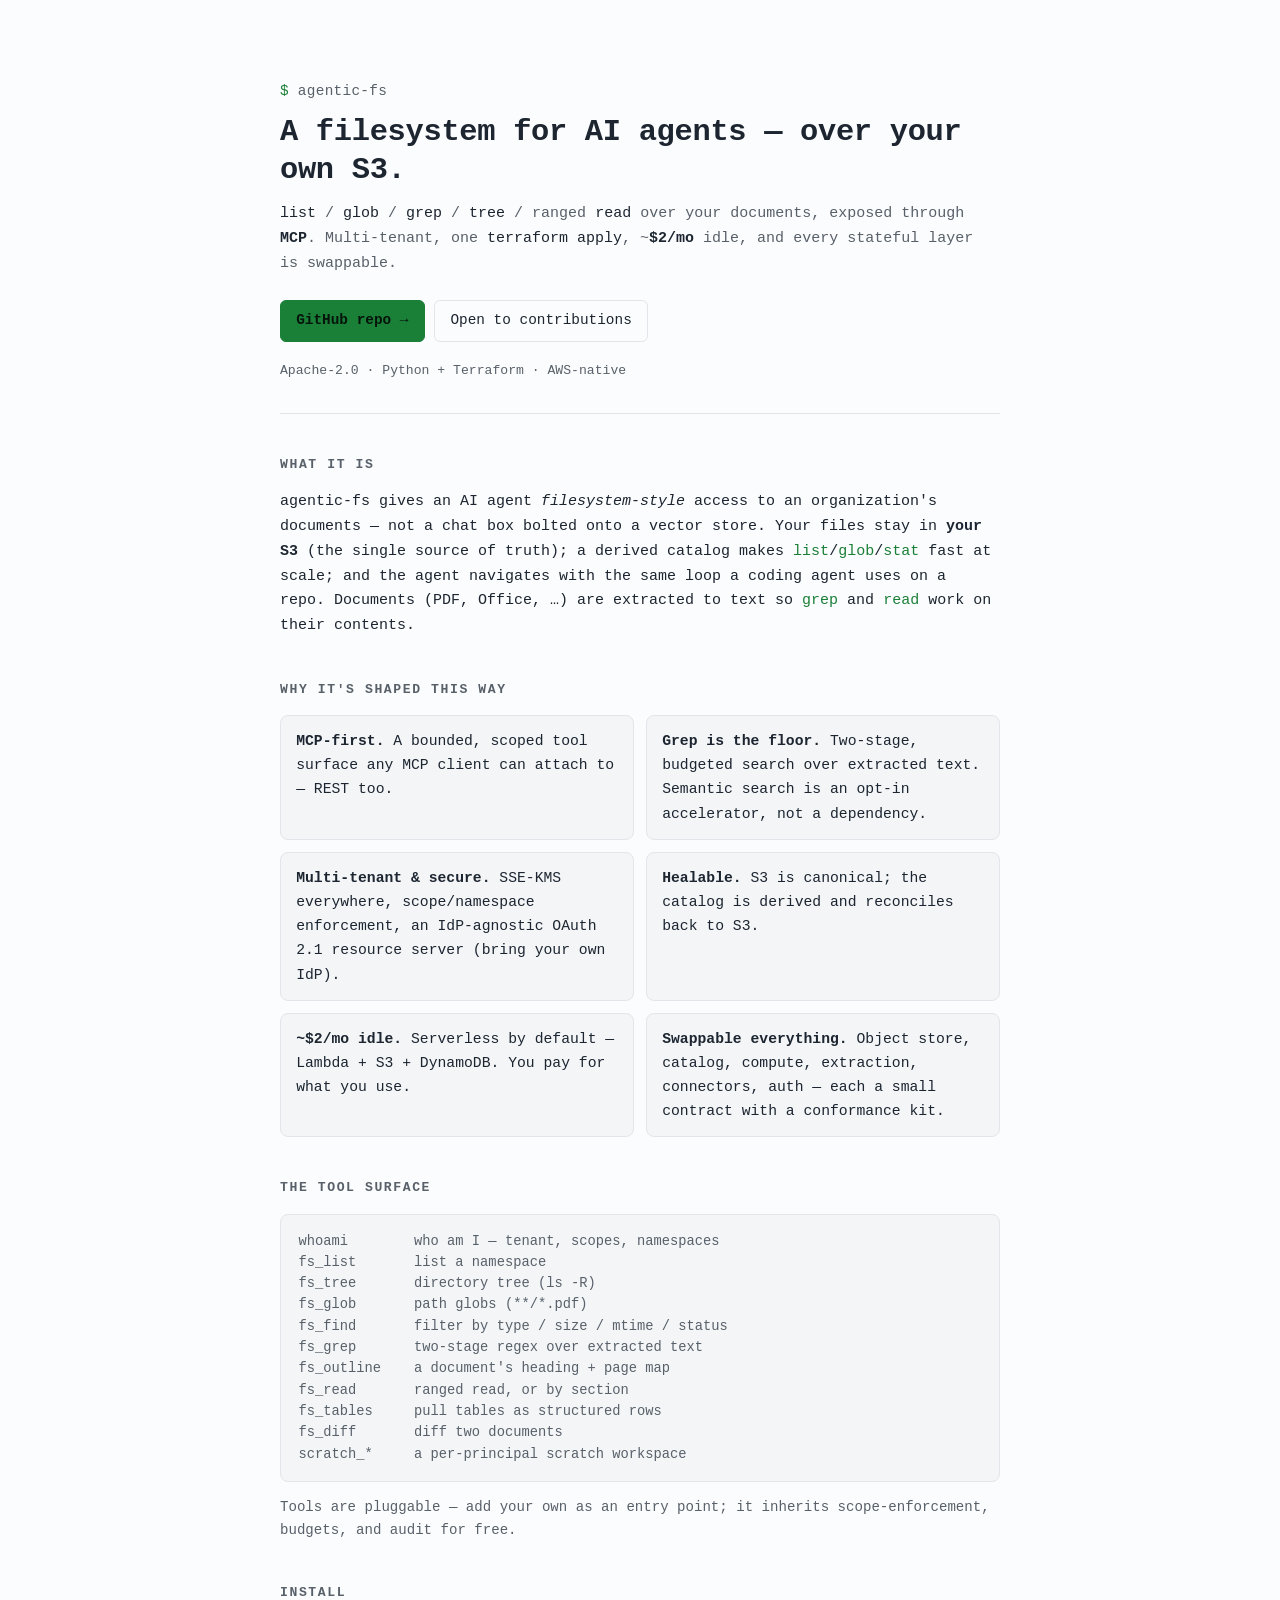
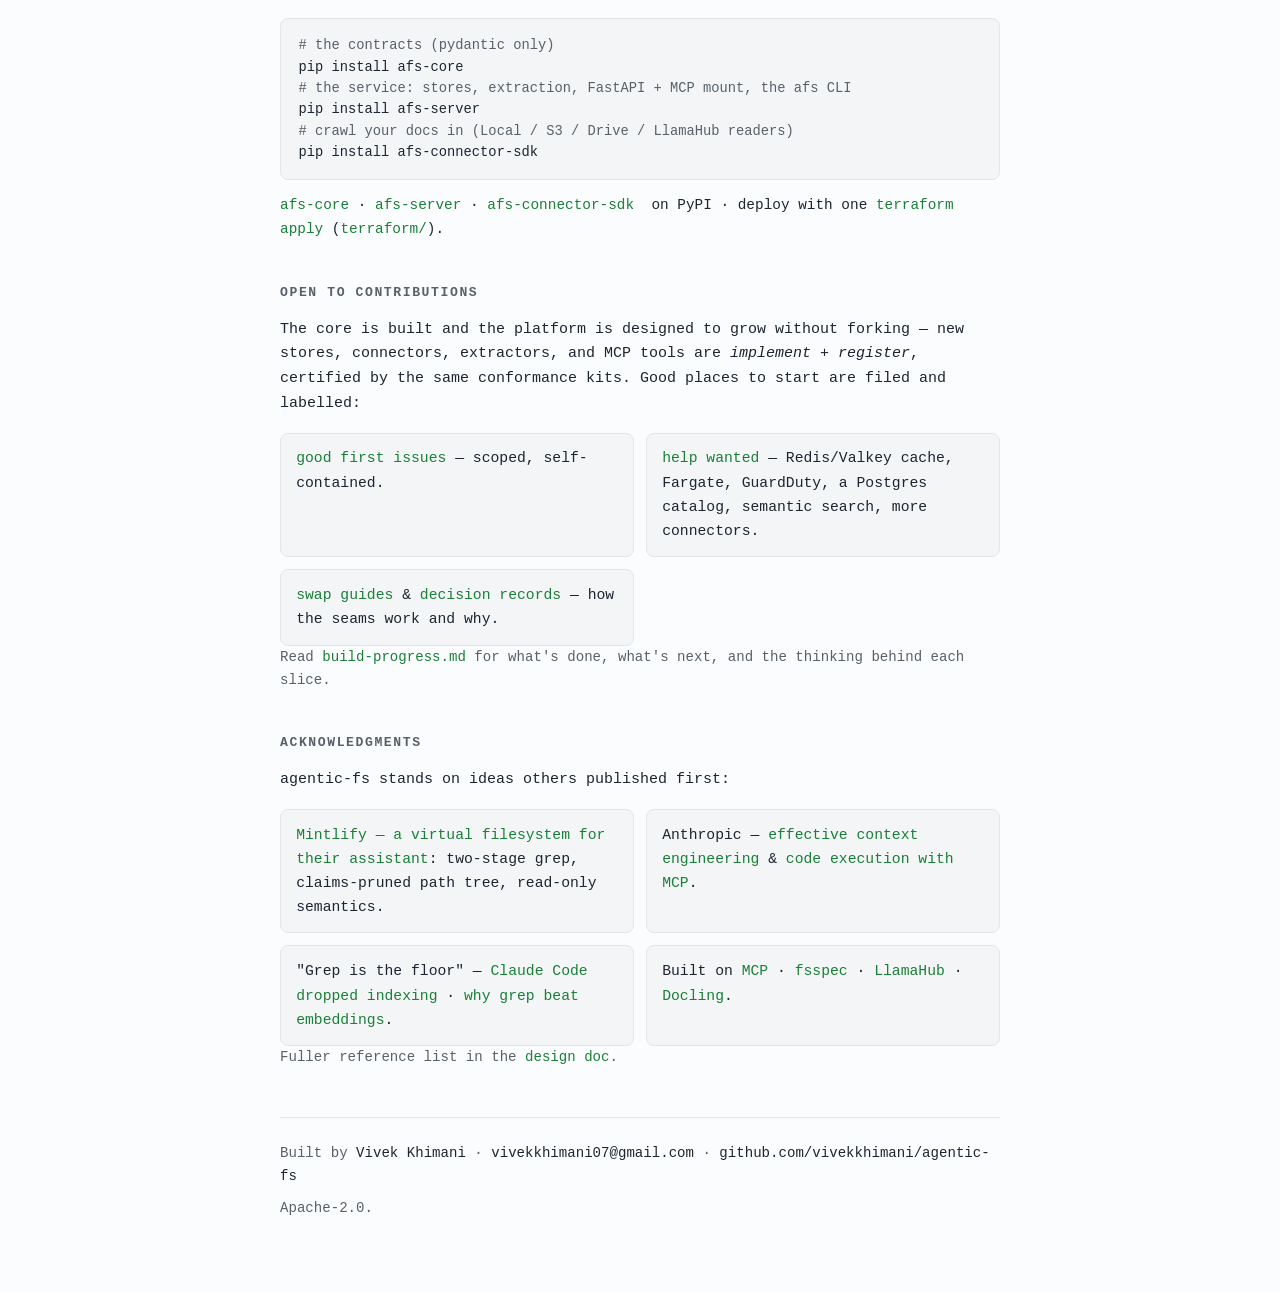
==== marketing/site/index.html @ e95bc92a "feat(marketing): agenticfs.xyz landing page (zero-build static) A minimal, dev-indie one-page landin" ====
<!doctype html>
<html lang="en">
  <head>
    <meta charset="utf-8" />
    <meta name="viewport" content="width=device-width, initial-scale=1" />
    <title>agentic-fs — a filesystem for AI agents, over your own S3</title>
    <meta
      name="description"
      content="Filesystem-style access to your documents for AI agents — list / glob / grep / read over your own S3, via MCP. Multi-tenant, one terraform apply, ~$2/mo idle, every layer swappable. Apache-2.0."
    />
    <meta property="og:title" content="agentic-fs" />
    <meta
      property="og:description"
      content="A filesystem for AI agents, over your own S3. MCP-first, multi-tenant, swappable, ~$2/mo idle. Open source (Apache-2.0)."
    />
    <meta property="og:type" content="website" />
    <meta property="og:url" content="https://agenticfs.xyz" />
    <link
      rel="icon"
      href="data:image/svg+xml,&lt;svg xmlns='http://www.w3.org/2000/svg' viewBox='0 0 16 16'&gt;&lt;text y='14' font-size='14'&gt;%F0%9F%97%82%EF%B8%8F&lt;/text&gt;&lt;/svg&gt;"
    />
    <link rel="stylesheet" href="styles.css" />
  </head>
  <body>
    <main>
      <header class="hero">
        <div class="prompt"><span class="sigil">$</span> agentic-fs</div>
        <h1>A filesystem for AI agents — over your own S3.</h1>
        <p class="tagline">
          <code>list</code> / <code>glob</code> / <code>grep</code> /
          <code>tree</code> / ranged <code>read</code> over your documents,
          exposed through <strong>MCP</strong>. Multi-tenant, one
          <code>terraform apply</code>, ~<strong>$2/mo</strong> idle, and every
          stateful layer is swappable.
        </p>
        <div class="cta">
          <a class="btn primary" href="https://github.com/vivekkhimani/agentic-fs">GitHub repo →</a>
          <a class="btn" href="#contribute">Open to contributions</a>
        </div>
        <p class="meta">Apache-2.0 · Python + Terraform · AWS-native</p>
      </header>

      <section>
        <h2>What it is</h2>
        <p>
          agentic-fs gives an AI agent <em>filesystem-style</em> access to an
          organization's documents — not a chat box bolted onto a vector store.
          Your files stay in <strong>your S3</strong> (the single source of
          truth); a derived catalog makes <code>list</code>/<code>glob</code>/<code>stat</code>
          fast at scale; and the agent navigates with the same loop a coding
          agent uses on a repo. Documents (PDF, Office, …) are extracted to text
          so <code>grep</code> and <code>read</code> work on their contents.
        </p>
      </section>

      <section>
        <h2>Why it's shaped this way</h2>
        <ul class="grid">
          <li><strong>MCP-first.</strong> A bounded, scoped tool surface any MCP client can attach to — REST too.</li>
          <li><strong>Grep is the floor.</strong> Two-stage, budgeted search over extracted text. Semantic search is an opt-in accelerator, not a dependency.</li>
          <li><strong>Multi-tenant &amp; secure.</strong> SSE-KMS everywhere, scope/namespace enforcement, an IdP-agnostic OAuth 2.1 resource server (bring your own IdP).</li>
          <li><strong>Healable.</strong> S3 is canonical; the catalog is derived and reconciles back to S3.</li>
          <li><strong>~$2/mo idle.</strong> Serverless by default — Lambda + S3 + DynamoDB. You pay for what you use.</li>
          <li><strong>Swappable everything.</strong> Object store, catalog, compute, extraction, connectors, auth — each a small contract with a conformance kit.</li>
        </ul>
      </section>

      <section>
        <h2>The tool surface</h2>
        <pre class="tools">
whoami        who am I — tenant, scopes, namespaces
fs_list       list a namespace
fs_tree       directory tree (ls -R)
fs_glob       path globs (**/*.pdf)
fs_find       filter by type / size / mtime / status
fs_grep       two-stage regex over extracted text
fs_outline    a document's heading + page map
fs_read       ranged read, or by section
fs_tables     pull tables as structured rows
fs_diff       diff two documents
scratch_*     a per-principal scratch workspace</pre>
        <p class="muted">Tools are pluggable — add your own as an entry point; it inherits scope-enforcement, budgets, and audit for free.</p>
      </section>

      <section>
        <h2>Install</h2>
        <pre class="install"><span class="c"># the contracts (pydantic only)</span>
pip install afs-core
<span class="c"># the service: stores, extraction, FastAPI + MCP mount, the afs CLI</span>
pip install afs-server
<span class="c"># crawl your docs in (Local / S3 / Drive / LlamaHub readers)</span>
pip install afs-connector-sdk</pre>
        <p class="links">
          <a href="https://pypi.org/project/afs-core/">afs-core</a> ·
          <a href="https://pypi.org/project/afs-server/">afs-server</a> ·
          <a href="https://pypi.org/project/afs-connector-sdk/">afs-connector-sdk</a>
          &nbsp;on PyPI · deploy with one <code>terraform apply</code>
          (<a href="https://github.com/vivekkhimani/agentic-fs/tree/master/terraform">terraform/</a>).
        </p>
      </section>

      <section id="contribute">
        <h2>Open to contributions</h2>
        <p>
          The core is built and the platform is designed to grow without forking —
          new stores, connectors, extractors, and MCP tools are
          <em>implement + register</em>, certified by the same conformance kits.
          Good places to start are filed and labelled:
        </p>
        <ul class="grid">
          <li><a href="https://github.com/vivekkhimani/agentic-fs/issues?q=is%3Aissue+is%3Aopen+label%3A%22good+first+issue%22">good first issues</a> — scoped, self-contained.</li>
          <li><a href="https://github.com/vivekkhimani/agentic-fs/issues?q=is%3Aissue+is%3Aopen+label%3A%22help+wanted%22">help wanted</a> — Redis/Valkey cache, Fargate, GuardDuty, a Postgres catalog, semantic search, more connectors.</li>
          <li><a href="https://github.com/vivekkhimani/agentic-fs/tree/master/docs/swap-guides">swap guides</a> &amp; <a href="https://github.com/vivekkhimani/agentic-fs/tree/master/docs/decisions">decision records</a> — how the seams work and why.</li>
        </ul>
        <p class="muted">Read <a href="https://github.com/vivekkhimani/agentic-fs/blob/master/docs/build-progress.md">build-progress.md</a> for what's done, what's next, and the thinking behind each slice.</p>
      </section>

      <section id="credits">
        <h2>Acknowledgments</h2>
        <p>agentic-fs stands on ideas others published first:</p>
        <ul class="grid">
          <li><a href="https://www.mintlify.com/blog/how-we-built-a-virtual-filesystem-for-our-assistant">Mintlify — a virtual filesystem for their assistant</a>: two-stage grep, claims-pruned path tree, read-only semantics.</li>
          <li>Anthropic — <a href="https://www.anthropic.com/engineering/effective-context-engineering-for-ai-agents">effective context engineering</a> &amp; <a href="https://www.anthropic.com/engineering/code-execution-with-mcp">code execution with MCP</a>.</li>
          <li>"Grep is the floor" — <a href="https://vadim.blog/claude-code-no-indexing/">Claude Code dropped indexing</a> · <a href="https://jxnl.co/writing/2025/09/11/why-grep-beat-embeddings-in-our-swe-bench-agent-lessons-from-augment/">why grep beat embeddings</a>.</li>
          <li>Built on <a href="https://modelcontextprotocol.io">MCP</a> · <a href="https://filesystem-spec.readthedocs.io">fsspec</a> · <a href="https://llamahub.ai/">LlamaHub</a> · <a href="https://github.com/DS4SD/docling">Docling</a>.</li>
        </ul>
        <p class="muted">Fuller reference list in the <a href="https://github.com/vivekkhimani/agentic-fs/blob/master/docs/agentic-fs-oss-plan.md#references">design doc</a>.</p>
      </section>

      <footer>
        <p>
          Built by <a href="https://vivekkhimani.github.io">Vivek Khimani</a> ·
          <a href="mailto:vivekkhimani07@gmail.com">vivekkhimani07@gmail.com</a> ·
          <a href="https://github.com/vivekkhimani/agentic-fs">github.com/vivekkhimani/agentic-fs</a>
        </p>
        <p class="muted">Apache-2.0.</p>
      </footer>
    </main>
  </body>
</html>
---- marketing/site/styles.css ----
/* agentic-fs — minimal dev-indie marketing page. No build, no JS. */
:root {
  --bg: #0d1117;
  --panel: #11161d;
  --fg: #d7dee6;
  --muted: #8b949e;
  --accent: #5ad17a;
  --accent-dim: #2ea043;
  --line: #222a33;
  --mono: ui-monospace, SFMono-Regular, "SF Mono", Menlo, Consolas, monospace;
}
@media (prefers-color-scheme: light) {
  :root {
    --bg: #fbfcfd; --panel: #f3f5f7; --fg: #1c2530;
    --muted: #586069; --line: #e2e6ea; --accent: #1a7f37; --accent-dim: #1a7f37;
  }
}
* { box-sizing: border-box; }
html { -webkit-text-size-adjust: 100%; }
body {
  margin: 0;
  background: var(--bg);
  color: var(--fg);
  font-family: var(--mono);
  font-size: 15px;
  line-height: 1.65;
}
main { max-width: 760px; margin: 0 auto; padding: 5rem 1.25rem 4rem; }
a { color: var(--accent); text-decoration: none; }
a:hover { text-decoration: underline; }
code { color: var(--accent); }
strong { color: var(--fg); font-weight: 600; }
em { color: var(--fg); font-style: italic; }

.hero { border-bottom: 1px solid var(--line); padding-bottom: 2rem; margin-bottom: 2.5rem; }
.prompt { color: var(--muted); font-size: 0.9rem; letter-spacing: 0.02em; }
.prompt .sigil { color: var(--accent); }
h1 { font-size: 1.9rem; line-height: 1.25; margin: 0.6rem 0 0.8rem; letter-spacing: -0.01em; }
.tagline { color: var(--muted); margin: 0 0 1.5rem; }
.tagline strong, .tagline code { color: var(--fg); }
.cta { display: flex; gap: 0.6rem; flex-wrap: wrap; }
.btn {
  display: inline-block; padding: 0.5rem 0.95rem; border: 1px solid var(--line);
  border-radius: 6px; color: var(--fg); font-size: 0.9rem;
}
.btn:hover { border-color: var(--accent-dim); text-decoration: none; }
.btn.primary { background: var(--accent-dim); border-color: var(--accent-dim); color: #06150c; font-weight: 600; }
.btn.primary:hover { background: var(--accent); }
.meta { color: var(--muted); font-size: 0.82rem; margin: 1.1rem 0 0; }

section { margin: 2.5rem 0; }
h2 {
  font-size: 0.82rem; text-transform: uppercase; letter-spacing: 0.12em;
  color: var(--muted); margin: 0 0 0.9rem; font-weight: 600;
}
p { margin: 0 0 1rem; }

ul.grid { list-style: none; padding: 0; margin: 0; display: grid; gap: 0.75rem; }
@media (min-width: 620px) { ul.grid { grid-template-columns: 1fr 1fr; } }
ul.grid li {
  background: var(--panel); border: 1px solid var(--line); border-radius: 8px;
  padding: 0.8rem 0.95rem; font-size: 0.92rem;
}

pre {
  background: var(--panel); border: 1px solid var(--line); border-radius: 8px;
  padding: 1rem 1.1rem; overflow-x: auto; font-size: 0.86rem; line-height: 1.55;
}
pre.tools { color: var(--muted); }
pre.install .c { color: var(--muted); }
.muted { color: var(--muted); font-size: 0.88rem; }
.links { font-size: 0.9rem; }

footer { border-top: 1px solid var(--line); margin-top: 3rem; padding-top: 1.5rem; }
footer p { margin: 0 0 0.5rem; font-size: 0.88rem; color: var(--muted); }
footer a { color: var(--fg); }
footer a:hover { color: var(--accent); }
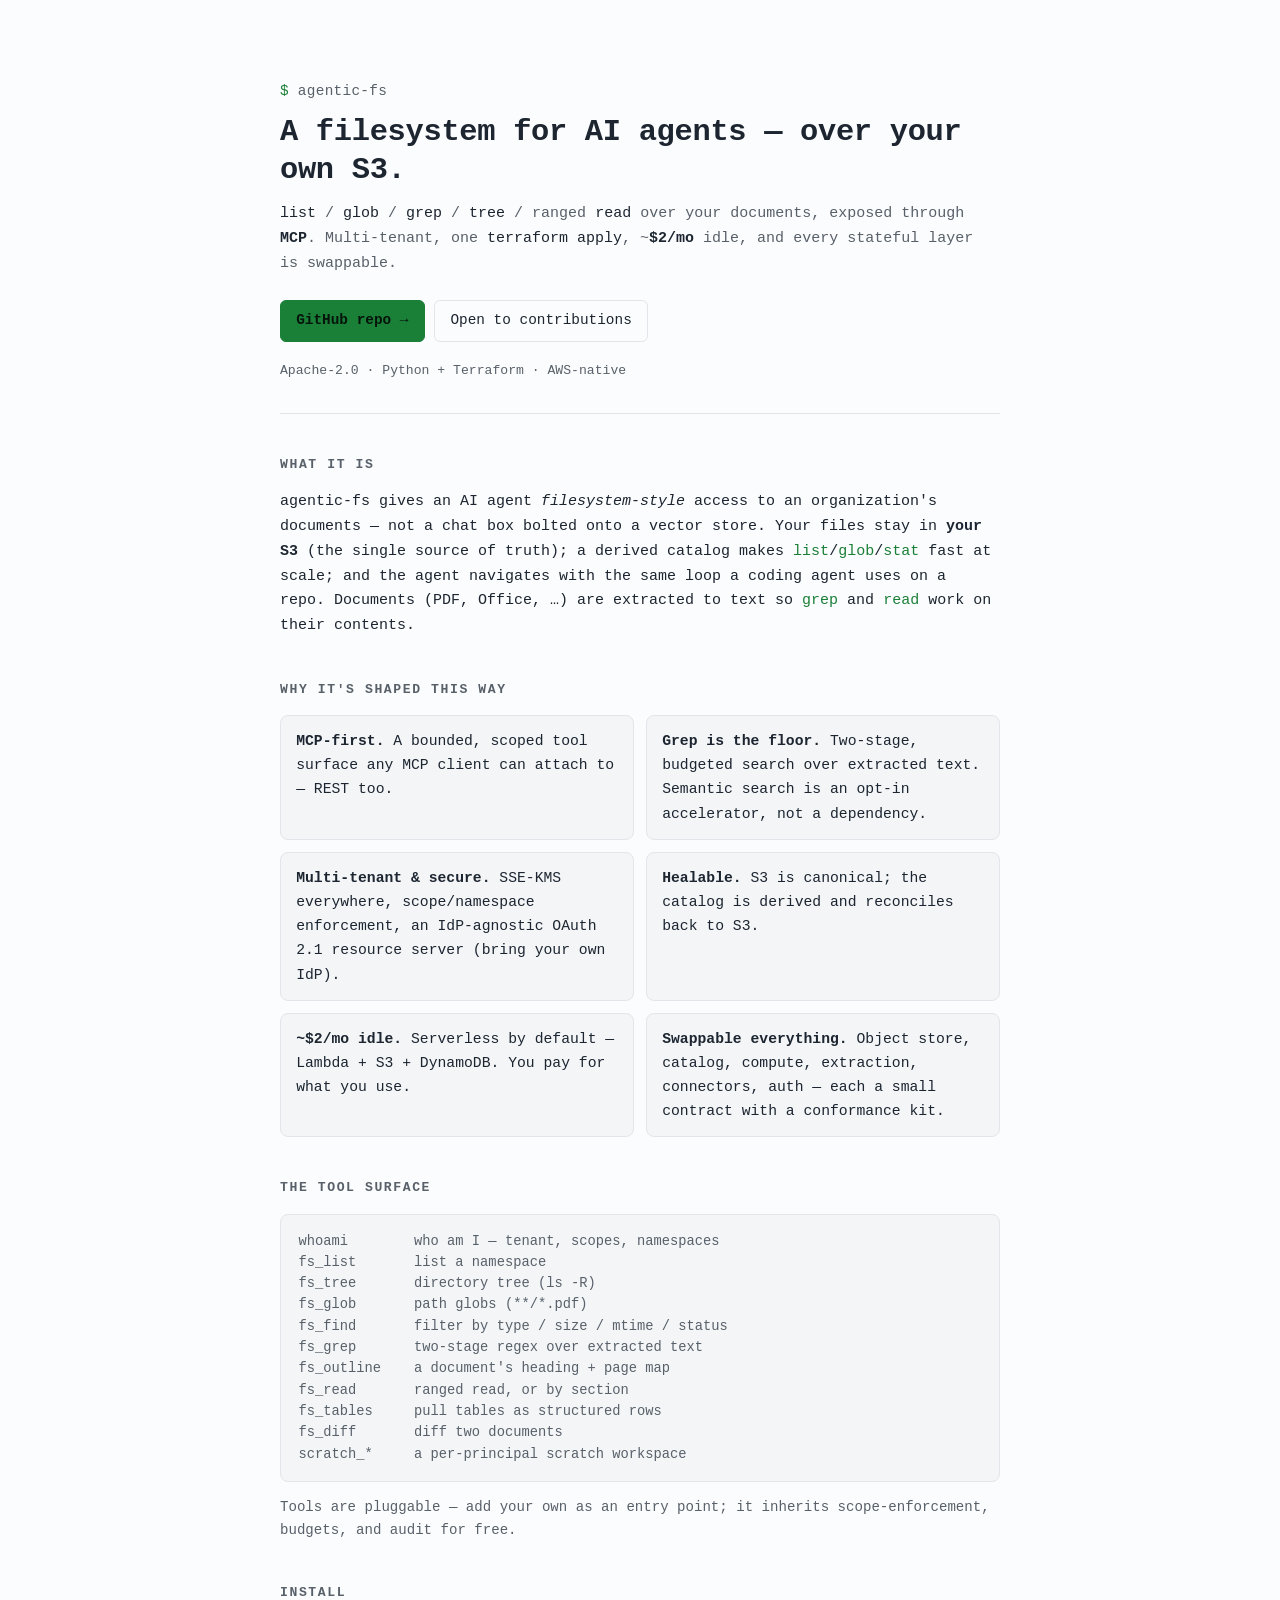
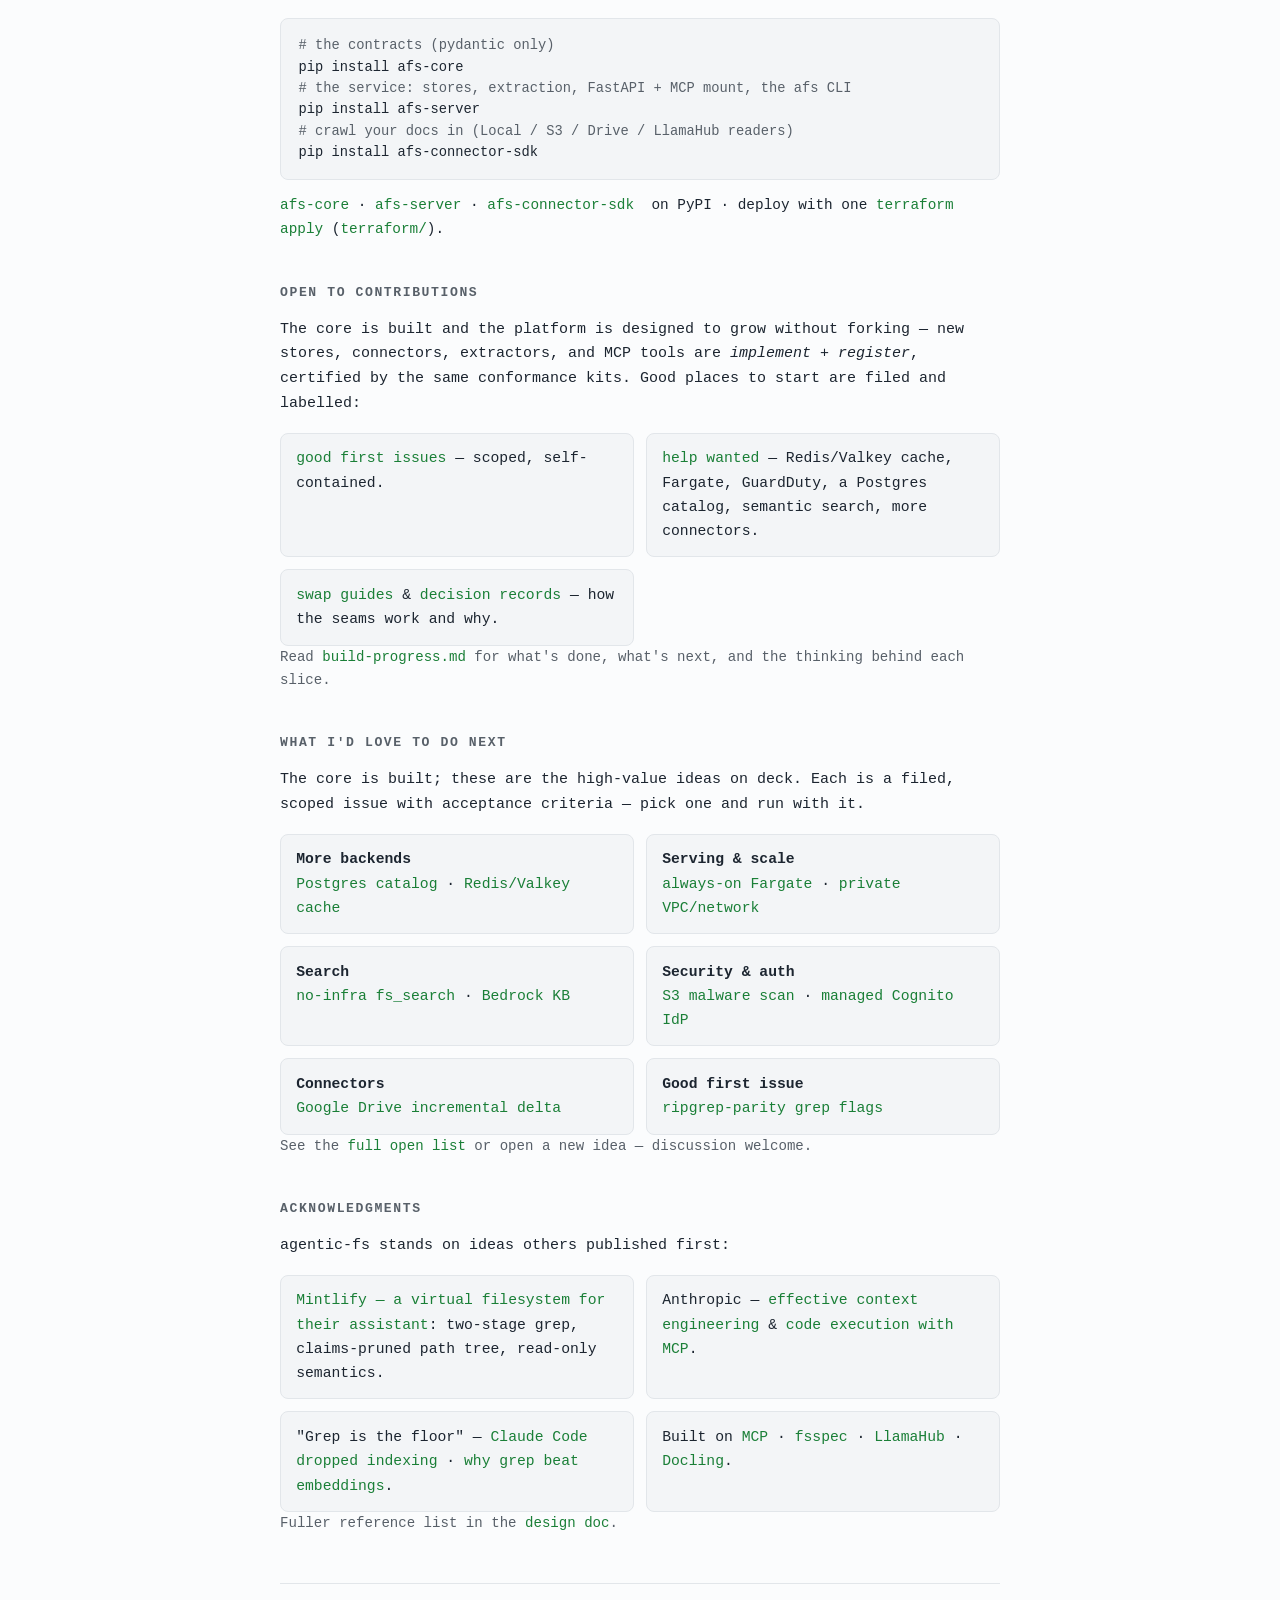
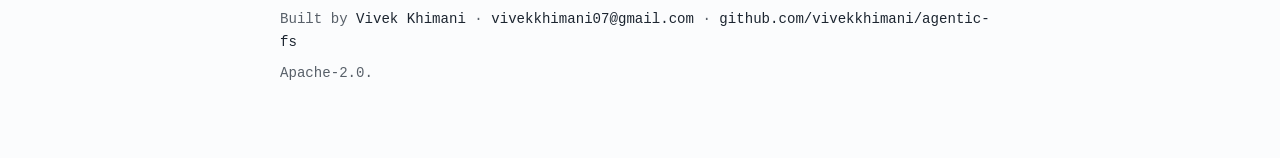
==== commit 24cad9d0: "feat(marketing): add a grouped 'what's next' roadmap section A minimal, scannable Roadmap section gr" ====
--- a/marketing/site/index.html
+++ b/marketing/site/index.html
@@ -115,6 +115,48 @@
         <p class="muted">Read <a href="https://github.com/vivekkhimani/agentic-fs/blob/master/docs/build-progress.md">build-progress.md</a> for what's done, what's next, and the thinking behind each slice.</p>
       </section>
 
+      <section id="roadmap">
+        <h2>What I'd love to do next</h2>
+        <p>
+          The core is built; these are the high-value ideas on deck. Each is a
+          filed, scoped issue with acceptance criteria — pick one and run with it.
+        </p>
+        <ul class="grid">
+          <li>
+            <strong>More backends</strong><br />
+            <a href="https://github.com/vivekkhimani/agentic-fs/issues/77">Postgres catalog</a> ·
+            <a href="https://github.com/vivekkhimani/agentic-fs/issues/78">Redis/Valkey cache</a>
+          </li>
+          <li>
+            <strong>Serving &amp; scale</strong><br />
+            <a href="https://github.com/vivekkhimani/agentic-fs/issues/73">always-on Fargate</a> ·
+            <a href="https://github.com/vivekkhimani/agentic-fs/issues/74">private VPC/network</a>
+          </li>
+          <li>
+            <strong>Search</strong><br />
+            <a href="https://github.com/vivekkhimani/agentic-fs/issues/79">no-infra <code>fs_search</code></a> ·
+            <a href="https://github.com/vivekkhimani/agentic-fs/issues/72">Bedrock KB</a>
+          </li>
+          <li>
+            <strong>Security &amp; auth</strong><br />
+            <a href="https://github.com/vivekkhimani/agentic-fs/issues/76">S3 malware scan</a> ·
+            <a href="https://github.com/vivekkhimani/agentic-fs/issues/75">managed Cognito IdP</a>
+          </li>
+          <li>
+            <strong>Connectors</strong><br />
+            <a href="https://github.com/vivekkhimani/agentic-fs/issues/80">Google Drive incremental delta</a>
+          </li>
+          <li>
+            <strong>Good first issue</strong><br />
+            <a href="https://github.com/vivekkhimani/agentic-fs/issues/81">ripgrep-parity grep flags</a>
+          </li>
+        </ul>
+        <p class="muted">
+          See the <a href="https://github.com/vivekkhimani/agentic-fs/issues?q=is%3Aissue+is%3Aopen+label%3A%22help+wanted%22">full open list</a>
+          or open a new idea — discussion welcome.
+        </p>
+      </section>
+
       <section id="credits">
         <h2>Acknowledgments</h2>
         <p>agentic-fs stands on ideas others published first:</p>
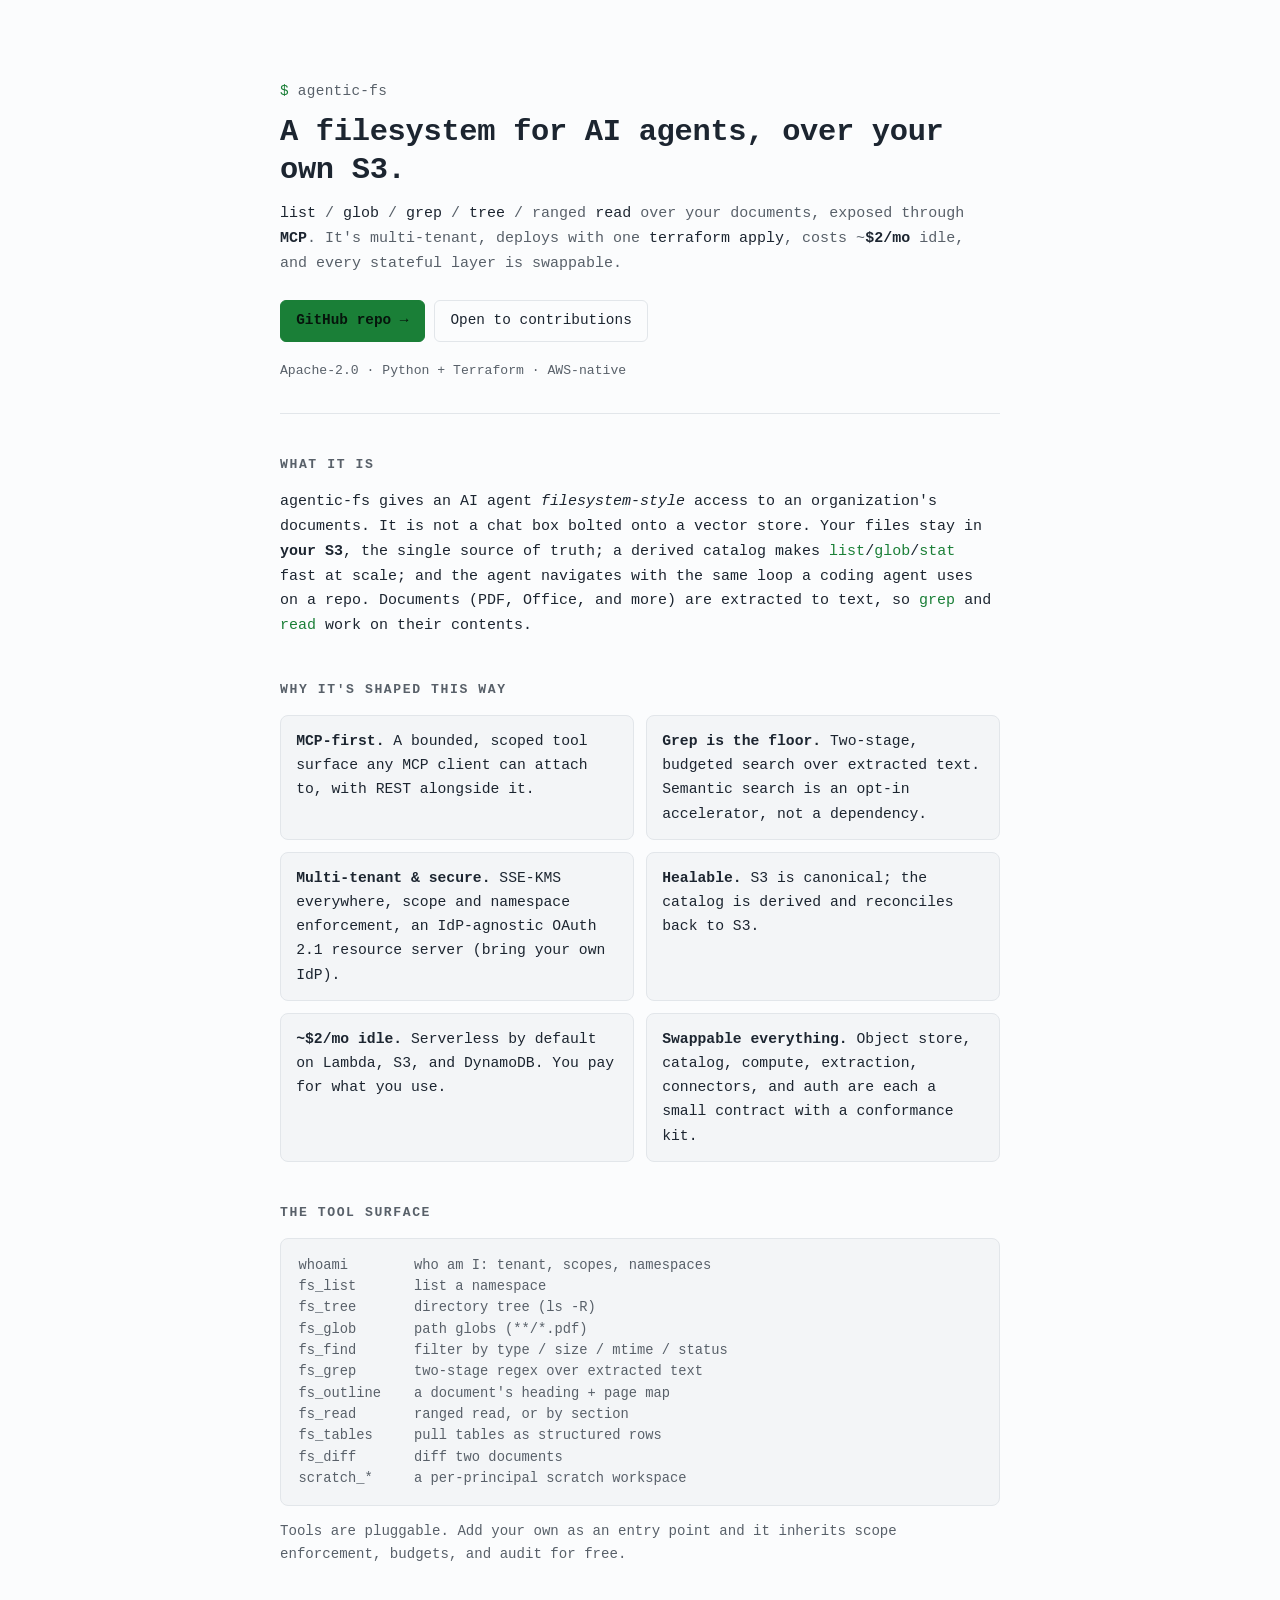
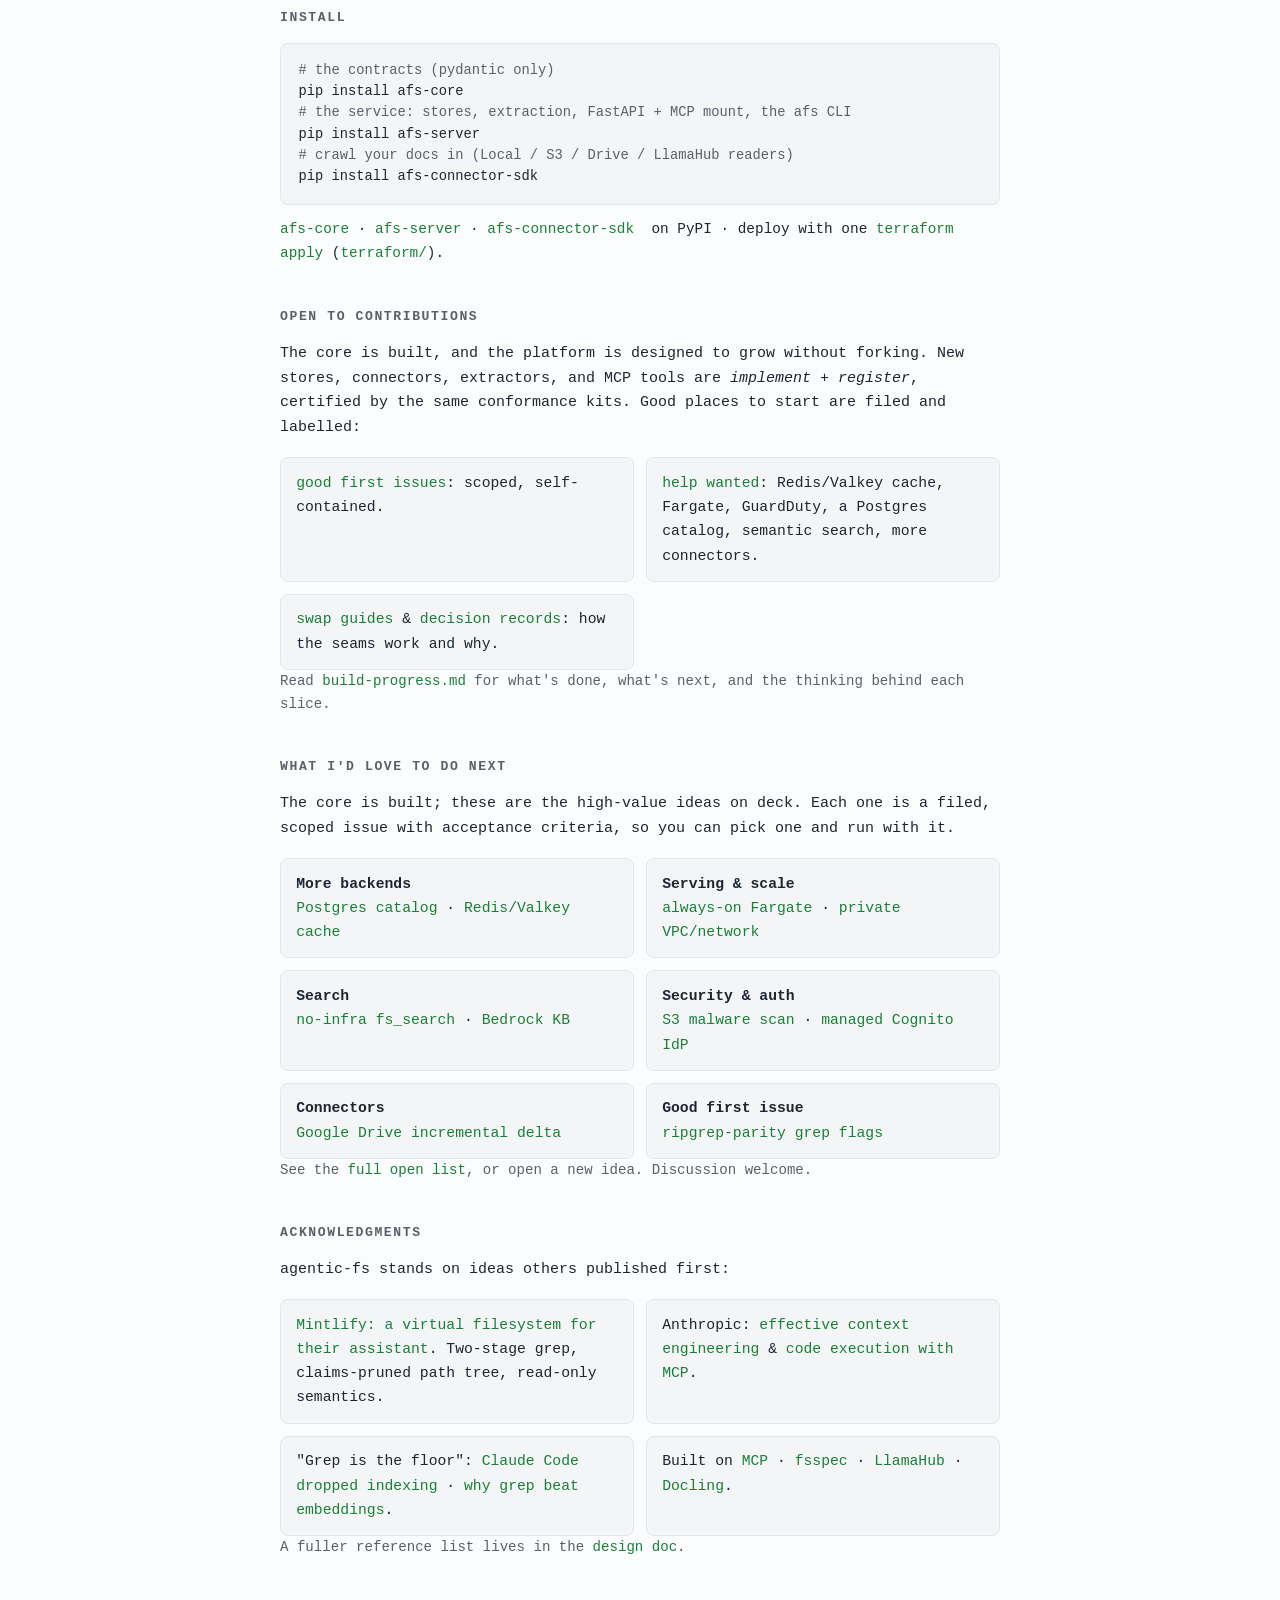
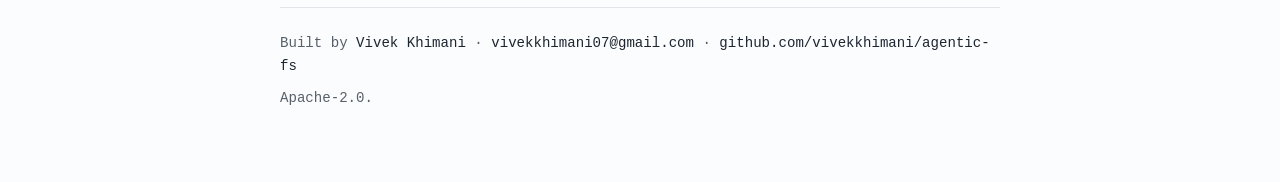
==== commit 6c2cb39c: "edits Co-Authored-By: Claude Opus 4.8 (1M context) <noreply@anthropic.com>" ====
--- a/marketing/site/index.html
+++ b/marketing/site/index.html
@@ -3,10 +3,10 @@
   <head>
     <meta charset="utf-8" />
     <meta name="viewport" content="width=device-width, initial-scale=1" />
-    <title>agentic-fs — a filesystem for AI agents, over your own S3</title>
+    <title>agentic-fs: a filesystem for AI agents, over your own S3</title>
     <meta
       name="description"
-      content="Filesystem-style access to your documents for AI agents — list / glob / grep / read over your own S3, via MCP. Multi-tenant, one terraform apply, ~$2/mo idle, every layer swappable. Apache-2.0."
+      content="Filesystem-style access to your documents for AI agents. list / glob / grep / read over your own S3, via MCP. Multi-tenant, one terraform apply, ~$2/mo idle, every layer swappable. Apache-2.0."
     />
     <meta property="og:title" content="agentic-fs" />
     <meta
@@ -25,13 +25,13 @@
     <main>
       <header class="hero">
         <div class="prompt"><span class="sigil">$</span> agentic-fs</div>
-        <h1>A filesystem for AI agents — over your own S3.</h1>
+        <h1>A filesystem for AI agents, over your own S3.</h1>
         <p class="tagline">
           <code>list</code> / <code>glob</code> / <code>grep</code> /
           <code>tree</code> / ranged <code>read</code> over your documents,
-          exposed through <strong>MCP</strong>. Multi-tenant, one
-          <code>terraform apply</code>, ~<strong>$2/mo</strong> idle, and every
-          stateful layer is swappable.
+          exposed through <strong>MCP</strong>. It's multi-tenant, deploys with one
+          <code>terraform apply</code>, costs ~<strong>$2/mo</strong> idle, and
+          every stateful layer is swappable.
         </p>
         <div class="cta">
           <a class="btn primary" href="https://github.com/vivekkhimani/agentic-fs">GitHub repo →</a>
@@ -44,11 +44,11 @@
         <h2>What it is</h2>
         <p>
           agentic-fs gives an AI agent <em>filesystem-style</em> access to an
-          organization's documents — not a chat box bolted onto a vector store.
-          Your files stay in <strong>your S3</strong> (the single source of
-          truth); a derived catalog makes <code>list</code>/<code>glob</code>/<code>stat</code>
-          fast at scale; and the agent navigates with the same loop a coding
-          agent uses on a repo. Documents (PDF, Office, …) are extracted to text
+          organization's documents. It is not a chat box bolted onto a vector
+          store. Your files stay in <strong>your S3</strong>, the single source of
+          truth; a derived catalog makes <code>list</code>/<code>glob</code>/<code>stat</code>
+          fast at scale; and the agent navigates with the same loop a coding agent
+          uses on a repo. Documents (PDF, Office, and more) are extracted to text,
           so <code>grep</code> and <code>read</code> work on their contents.
         </p>
       </section>
@@ -56,19 +56,19 @@
       <section>
         <h2>Why it's shaped this way</h2>
         <ul class="grid">
-          <li><strong>MCP-first.</strong> A bounded, scoped tool surface any MCP client can attach to — REST too.</li>
+          <li><strong>MCP-first.</strong> A bounded, scoped tool surface any MCP client can attach to, with REST alongside it.</li>
           <li><strong>Grep is the floor.</strong> Two-stage, budgeted search over extracted text. Semantic search is an opt-in accelerator, not a dependency.</li>
-          <li><strong>Multi-tenant &amp; secure.</strong> SSE-KMS everywhere, scope/namespace enforcement, an IdP-agnostic OAuth 2.1 resource server (bring your own IdP).</li>
+          <li><strong>Multi-tenant &amp; secure.</strong> SSE-KMS everywhere, scope and namespace enforcement, an IdP-agnostic OAuth 2.1 resource server (bring your own IdP).</li>
           <li><strong>Healable.</strong> S3 is canonical; the catalog is derived and reconciles back to S3.</li>
-          <li><strong>~$2/mo idle.</strong> Serverless by default — Lambda + S3 + DynamoDB. You pay for what you use.</li>
-          <li><strong>Swappable everything.</strong> Object store, catalog, compute, extraction, connectors, auth — each a small contract with a conformance kit.</li>
+          <li><strong>~$2/mo idle.</strong> Serverless by default on Lambda, S3, and DynamoDB. You pay for what you use.</li>
+          <li><strong>Swappable everything.</strong> Object store, catalog, compute, extraction, connectors, and auth are each a small contract with a conformance kit.</li>
         </ul>
       </section>
 
       <section>
         <h2>The tool surface</h2>
         <pre class="tools">
-whoami        who am I — tenant, scopes, namespaces
+whoami        who am I: tenant, scopes, namespaces
 fs_list       list a namespace
 fs_tree       directory tree (ls -R)
 fs_glob       path globs (**/*.pdf)
@@ -79,7 +79,7 @@
 fs_tables     pull tables as structured rows
 fs_diff       diff two documents
 scratch_*     a per-principal scratch workspace</pre>
-        <p class="muted">Tools are pluggable — add your own as an entry point; it inherits scope-enforcement, budgets, and audit for free.</p>
+        <p class="muted">Tools are pluggable. Add your own as an entry point and it inherits scope enforcement, budgets, and audit for free.</p>
       </section>
 
       <section>
@@ -102,15 +102,15 @@
       <section id="contribute">
         <h2>Open to contributions</h2>
         <p>
-          The core is built and the platform is designed to grow without forking —
-          new stores, connectors, extractors, and MCP tools are
+          The core is built, and the platform is designed to grow without forking.
+          New stores, connectors, extractors, and MCP tools are
           <em>implement + register</em>, certified by the same conformance kits.
           Good places to start are filed and labelled:
         </p>
         <ul class="grid">
-          <li><a href="https://github.com/vivekkhimani/agentic-fs/issues?q=is%3Aissue+is%3Aopen+label%3A%22good+first+issue%22">good first issues</a> — scoped, self-contained.</li>
-          <li><a href="https://github.com/vivekkhimani/agentic-fs/issues?q=is%3Aissue+is%3Aopen+label%3A%22help+wanted%22">help wanted</a> — Redis/Valkey cache, Fargate, GuardDuty, a Postgres catalog, semantic search, more connectors.</li>
-          <li><a href="https://github.com/vivekkhimani/agentic-fs/tree/master/docs/swap-guides">swap guides</a> &amp; <a href="https://github.com/vivekkhimani/agentic-fs/tree/master/docs/decisions">decision records</a> — how the seams work and why.</li>
+          <li><a href="https://github.com/vivekkhimani/agentic-fs/issues?q=is%3Aissue+is%3Aopen+label%3A%22good+first+issue%22">good first issues</a>: scoped, self-contained.</li>
+          <li><a href="https://github.com/vivekkhimani/agentic-fs/issues?q=is%3Aissue+is%3Aopen+label%3A%22help+wanted%22">help wanted</a>: Redis/Valkey cache, Fargate, GuardDuty, a Postgres catalog, semantic search, more connectors.</li>
+          <li><a href="https://github.com/vivekkhimani/agentic-fs/tree/master/docs/swap-guides">swap guides</a> &amp; <a href="https://github.com/vivekkhimani/agentic-fs/tree/master/docs/decisions">decision records</a>: how the seams work and why.</li>
         </ul>
         <p class="muted">Read <a href="https://github.com/vivekkhimani/agentic-fs/blob/master/docs/build-progress.md">build-progress.md</a> for what's done, what's next, and the thinking behind each slice.</p>
       </section>
@@ -118,8 +118,9 @@
       <section id="roadmap">
         <h2>What I'd love to do next</h2>
         <p>
-          The core is built; these are the high-value ideas on deck. Each is a
-          filed, scoped issue with acceptance criteria — pick one and run with it.
+          The core is built; these are the high-value ideas on deck. Each one is a
+          filed, scoped issue with acceptance criteria, so you can pick one and run
+          with it.
         </p>
         <ul class="grid">
           <li>
@@ -152,8 +153,8 @@
           </li>
         </ul>
         <p class="muted">
-          See the <a href="https://github.com/vivekkhimani/agentic-fs/issues?q=is%3Aissue+is%3Aopen+label%3A%22help+wanted%22">full open list</a>
-          or open a new idea — discussion welcome.
+          See the <a href="https://github.com/vivekkhimani/agentic-fs/issues?q=is%3Aissue+is%3Aopen+label%3A%22help+wanted%22">full open list</a>,
+          or open a new idea. Discussion welcome.
         </p>
       </section>
 
@@ -161,12 +162,12 @@
         <h2>Acknowledgments</h2>
         <p>agentic-fs stands on ideas others published first:</p>
         <ul class="grid">
-          <li><a href="https://www.mintlify.com/blog/how-we-built-a-virtual-filesystem-for-our-assistant">Mintlify — a virtual filesystem for their assistant</a>: two-stage grep, claims-pruned path tree, read-only semantics.</li>
-          <li>Anthropic — <a href="https://www.anthropic.com/engineering/effective-context-engineering-for-ai-agents">effective context engineering</a> &amp; <a href="https://www.anthropic.com/engineering/code-execution-with-mcp">code execution with MCP</a>.</li>
-          <li>"Grep is the floor" — <a href="https://vadim.blog/claude-code-no-indexing/">Claude Code dropped indexing</a> · <a href="https://jxnl.co/writing/2025/09/11/why-grep-beat-embeddings-in-our-swe-bench-agent-lessons-from-augment/">why grep beat embeddings</a>.</li>
+          <li><a href="https://www.mintlify.com/blog/how-we-built-a-virtual-filesystem-for-our-assistant">Mintlify: a virtual filesystem for their assistant</a>. Two-stage grep, claims-pruned path tree, read-only semantics.</li>
+          <li>Anthropic: <a href="https://www.anthropic.com/engineering/effective-context-engineering-for-ai-agents">effective context engineering</a> &amp; <a href="https://www.anthropic.com/engineering/code-execution-with-mcp">code execution with MCP</a>.</li>
+          <li>"Grep is the floor": <a href="https://vadim.blog/claude-code-no-indexing/">Claude Code dropped indexing</a> · <a href="https://jxnl.co/writing/2025/09/11/why-grep-beat-embeddings-in-our-swe-bench-agent-lessons-from-augment/">why grep beat embeddings</a>.</li>
           <li>Built on <a href="https://modelcontextprotocol.io">MCP</a> · <a href="https://filesystem-spec.readthedocs.io">fsspec</a> · <a href="https://llamahub.ai/">LlamaHub</a> · <a href="https://github.com/DS4SD/docling">Docling</a>.</li>
         </ul>
-        <p class="muted">Fuller reference list in the <a href="https://github.com/vivekkhimani/agentic-fs/blob/master/docs/agentic-fs-oss-plan.md#references">design doc</a>.</p>
+        <p class="muted">A fuller reference list lives in the <a href="https://github.com/vivekkhimani/agentic-fs/blob/master/docs/agentic-fs-oss-plan.md#references">design doc</a>.</p>
       </section>
 
       <footer>
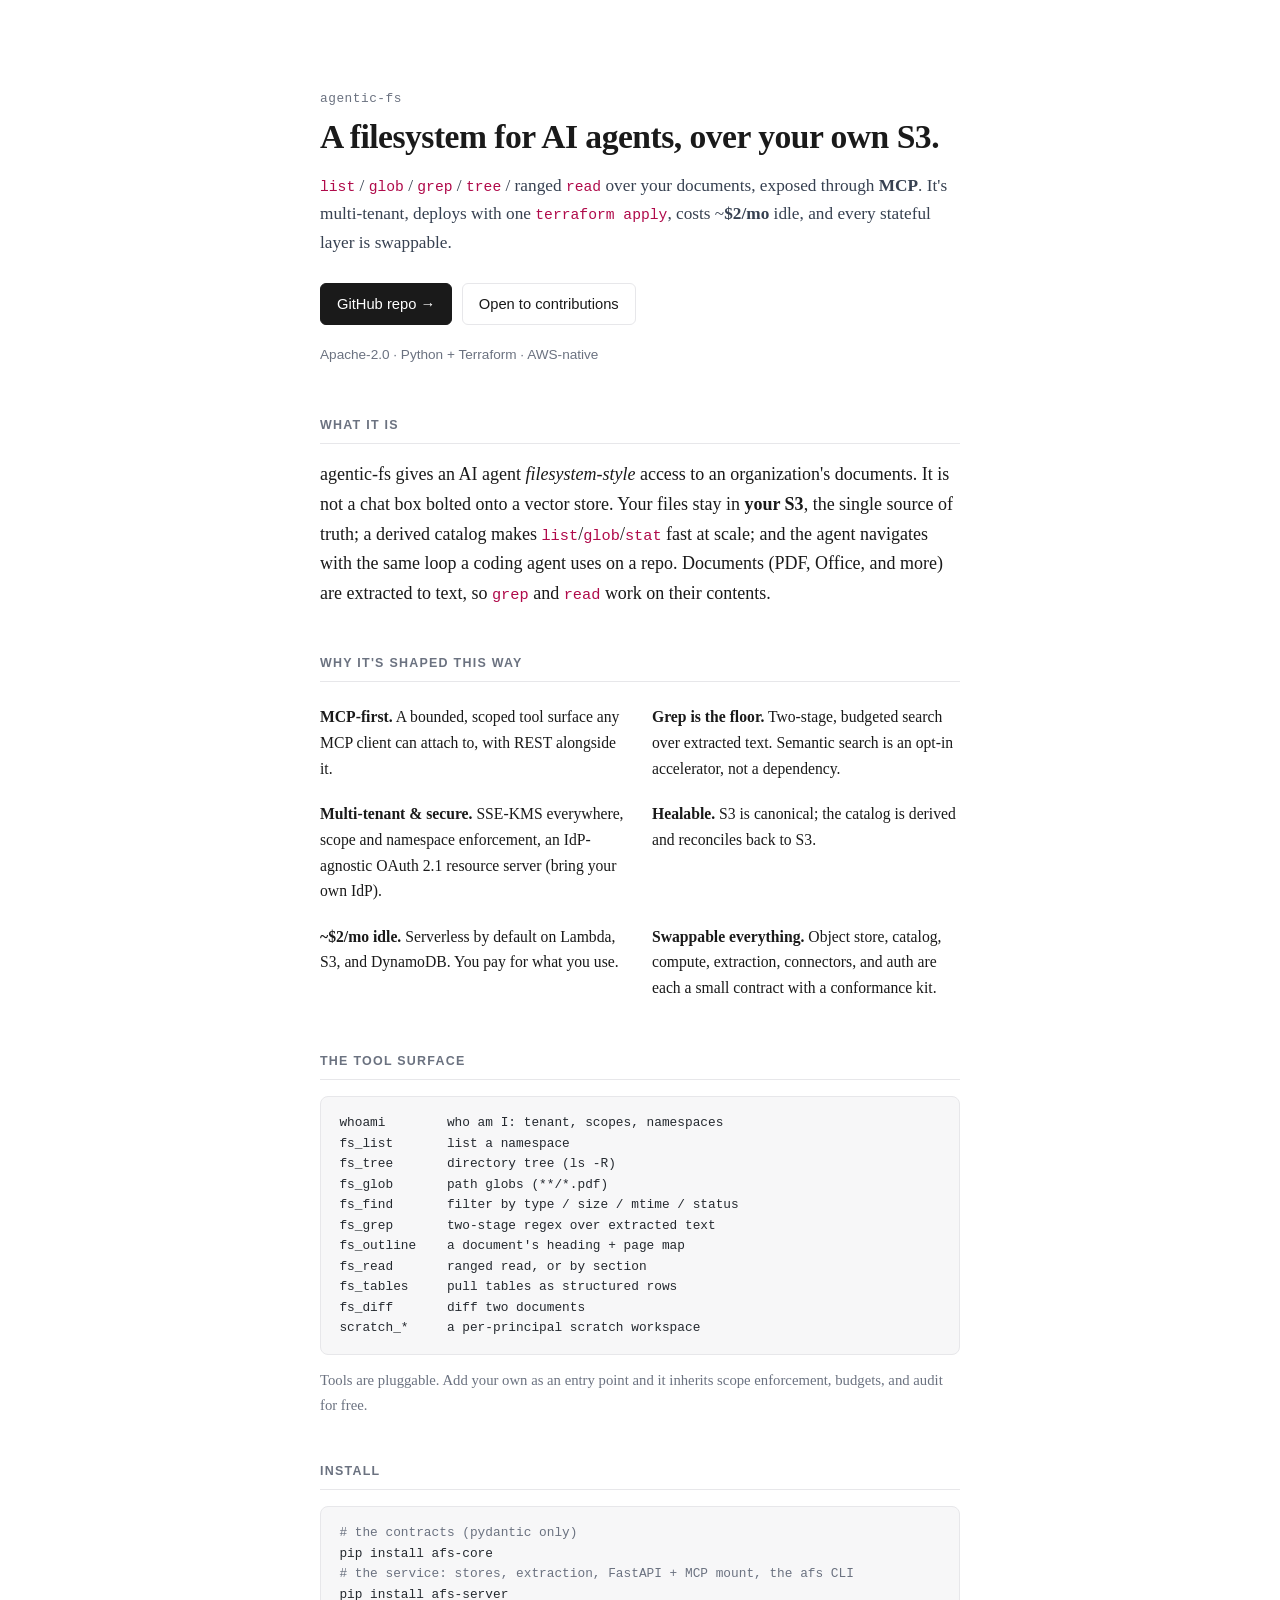
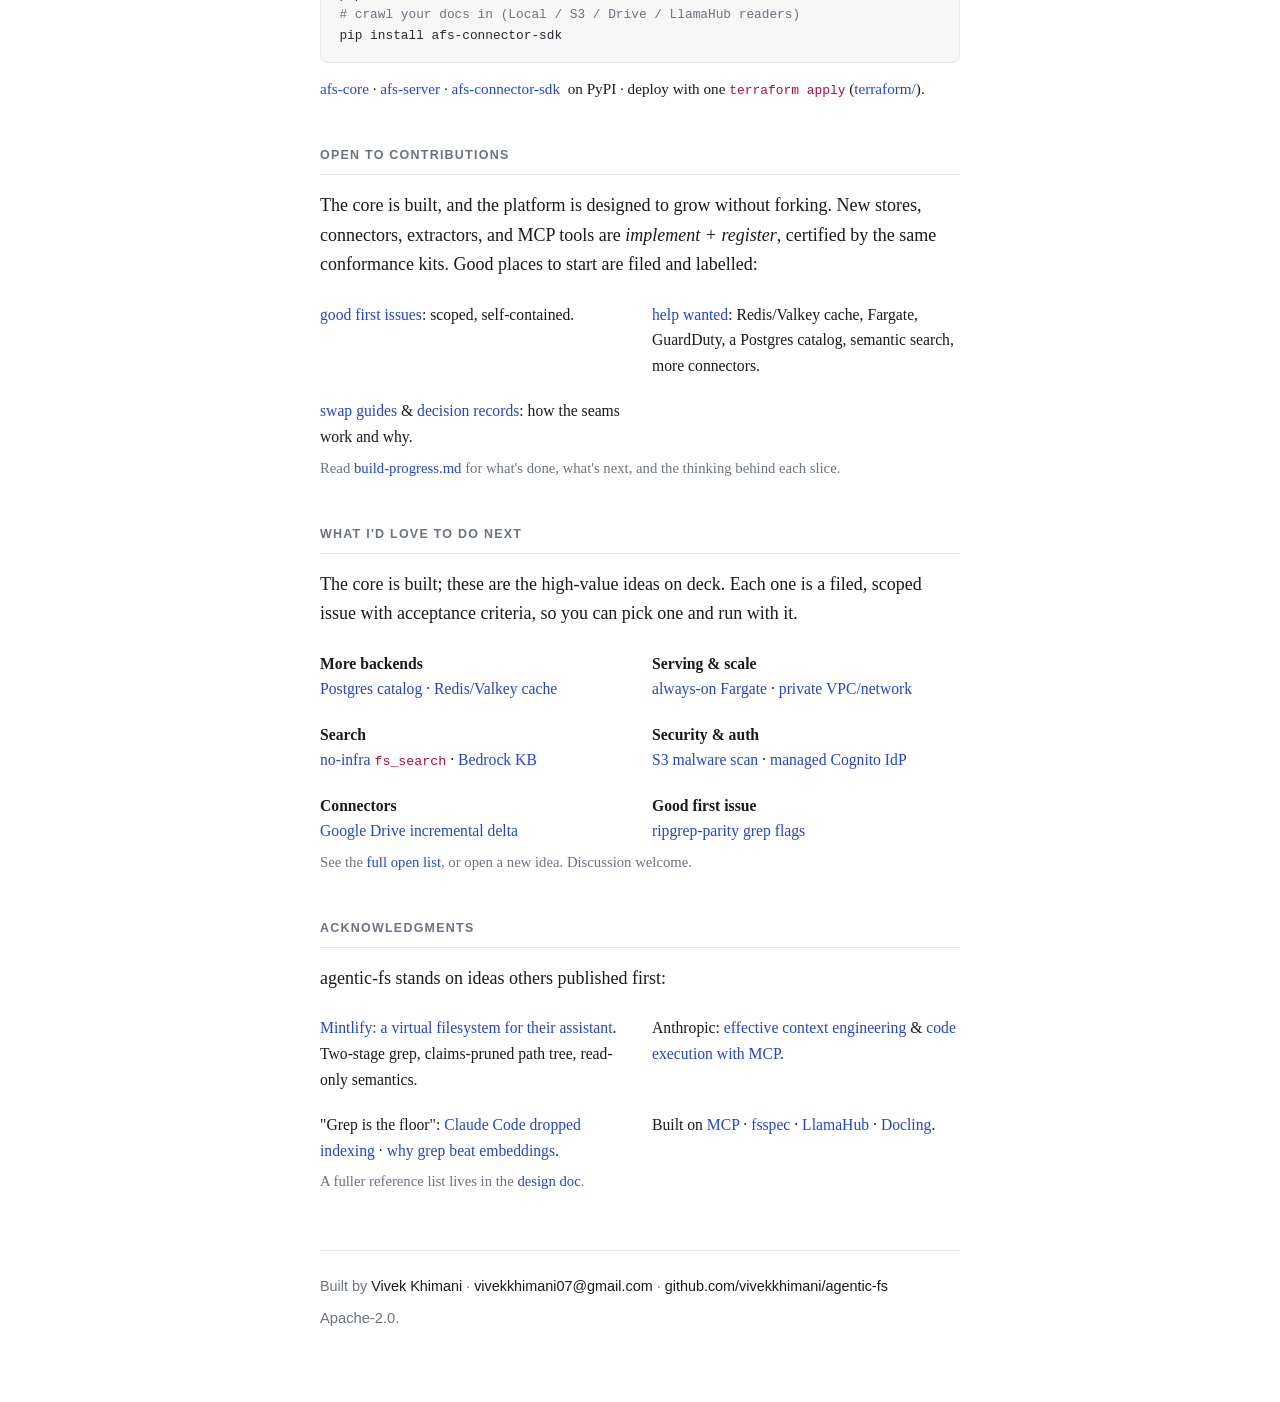
==== commit ce19ae73: "feat(marketing): white, minimal, research-paper theme Replace the dark terminal/neon aesthetic with " ====
--- a/marketing/site/index.html
+++ b/marketing/site/index.html
@@ -24,7 +24,7 @@
   <body>
     <main>
       <header class="hero">
-        <div class="prompt"><span class="sigil">$</span> agentic-fs</div>
+        <div class="eyebrow">agentic-fs</div>
         <h1>A filesystem for AI agents, over your own S3.</h1>
         <p class="tagline">
           <code>list</code> / <code>glob</code> / <code>grep</code> /
--- a/marketing/site/styles.css
+++ b/marketing/site/styles.css
@@ -1,19 +1,14 @@
-/* agentic-fs — minimal dev-indie marketing page. No build, no JS. */
+/* agentic-fs — white, minimal, research-paper aesthetic. No build, no JS. */
 :root {
-  --bg: #0d1117;
-  --panel: #11161d;
-  --fg: #d7dee6;
-  --muted: #8b949e;
-  --accent: #5ad17a;
-  --accent-dim: #2ea043;
-  --line: #222a33;
+  --bg: #ffffff;
+  --fg: #1a1a1a;
+  --muted: #6b7280;
+  --line: #e7e7ea;
+  --panel: #f7f7f8;
+  --accent: #2546c7;
+  --serif: Charter, "Bitstream Charter", Cambria, Georgia, "Times New Roman", serif;
+  --sans: -apple-system, BlinkMacSystemFont, "Segoe UI", Roboto, Helvetica, Arial, sans-serif;
   --mono: ui-monospace, SFMono-Regular, "SF Mono", Menlo, Consolas, monospace;
-}
-@media (prefers-color-scheme: light) {
-  :root {
-    --bg: #fbfcfd; --panel: #f3f5f7; --fg: #1c2530;
-    --muted: #586069; --line: #e2e6ea; --accent: #1a7f37; --accent-dim: #1a7f37;
-  }
 }
 * { box-sizing: border-box; }
 html { -webkit-text-size-adjust: 100%; }
@@ -21,57 +16,67 @@
   margin: 0;
   background: var(--bg);
   color: var(--fg);
-  font-family: var(--mono);
-  font-size: 15px;
+  font-family: var(--serif);
+  font-size: 18px;
   line-height: 1.65;
+  -webkit-font-smoothing: antialiased;
 }
-main { max-width: 760px; margin: 0 auto; padding: 5rem 1.25rem 4rem; }
+main { max-width: 680px; margin: 0 auto; padding: 5.5rem 1.25rem 4rem; }
 a { color: var(--accent); text-decoration: none; }
 a:hover { text-decoration: underline; }
-code { color: var(--accent); }
-strong { color: var(--fg); font-weight: 600; }
-em { color: var(--fg); font-style: italic; }
+code { font-family: var(--mono); font-size: 0.85em; color: #b00a4a; }
+pre code { color: inherit; }
+strong { font-weight: 650; }
+em { font-style: italic; }
 
-.hero { border-bottom: 1px solid var(--line); padding-bottom: 2rem; margin-bottom: 2.5rem; }
-.prompt { color: var(--muted); font-size: 0.9rem; letter-spacing: 0.02em; }
-.prompt .sigil { color: var(--accent); }
-h1 { font-size: 1.9rem; line-height: 1.25; margin: 0.6rem 0 0.8rem; letter-spacing: -0.01em; }
-.tagline { color: var(--muted); margin: 0 0 1.5rem; }
-.tagline strong, .tagline code { color: var(--fg); }
-.cta { display: flex; gap: 0.6rem; flex-wrap: wrap; }
+.hero { margin-bottom: 3rem; }
+.eyebrow {
+  font-family: var(--mono);
+  font-size: 0.8rem;
+  letter-spacing: 0.04em;
+  color: var(--muted);
+}
+h1 {
+  font-size: 2.1rem;
+  font-weight: 600;
+  line-height: 1.2;
+  letter-spacing: -0.015em;
+  margin: 0.5rem 0 0.9rem;
+}
+.tagline { color: #374151; margin: 0 0 1.6rem; font-size: 1.08rem; }
+.cta { display: flex; gap: 0.6rem; flex-wrap: wrap; font-family: var(--sans); }
 .btn {
-  display: inline-block; padding: 0.5rem 0.95rem; border: 1px solid var(--line);
-  border-radius: 6px; color: var(--fg); font-size: 0.9rem;
+  display: inline-block; padding: 0.5rem 1rem; border: 1px solid var(--line);
+  border-radius: 6px; color: var(--fg); font-size: 0.92rem; background: #fff;
 }
-.btn:hover { border-color: var(--accent-dim); text-decoration: none; }
-.btn.primary { background: var(--accent-dim); border-color: var(--accent-dim); color: #06150c; font-weight: 600; }
-.btn.primary:hover { background: var(--accent); }
-.meta { color: var(--muted); font-size: 0.82rem; margin: 1.1rem 0 0; }
+.btn:hover { border-color: #c7c9cf; text-decoration: none; }
+.btn.primary { background: var(--fg); border-color: var(--fg); color: #fff; }
+.btn.primary:hover { background: #000; }
+.meta { color: var(--muted); font-size: 0.85rem; margin: 1.2rem 0 0; font-family: var(--sans); }
 
-section { margin: 2.5rem 0; }
+section { margin: 2.75rem 0; }
 h2 {
-  font-size: 0.82rem; text-transform: uppercase; letter-spacing: 0.12em;
-  color: var(--muted); margin: 0 0 0.9rem; font-weight: 600;
+  font-family: var(--sans);
+  font-size: 0.78rem; text-transform: uppercase; letter-spacing: 0.1em;
+  color: var(--muted); font-weight: 600;
+  margin: 0 0 1rem; padding-bottom: 0.5rem; border-bottom: 1px solid var(--line);
 }
 p { margin: 0 0 1rem; }
 
-ul.grid { list-style: none; padding: 0; margin: 0; display: grid; gap: 0.75rem; }
+ul.grid { list-style: none; padding: 0; margin: 0; display: grid; gap: 0.5rem 1.5rem; }
 @media (min-width: 620px) { ul.grid { grid-template-columns: 1fr 1fr; } }
-ul.grid li {
-  background: var(--panel); border: 1px solid var(--line); border-radius: 8px;
-  padding: 0.8rem 0.95rem; font-size: 0.92rem;
-}
+ul.grid li { padding: 0.35rem 0; font-size: 0.98rem; }
 
 pre {
   background: var(--panel); border: 1px solid var(--line); border-radius: 8px;
-  padding: 1rem 1.1rem; overflow-x: auto; font-size: 0.86rem; line-height: 1.55;
+  padding: 1rem 1.15rem; overflow-x: auto;
+  font-family: var(--mono); font-size: 0.8rem; line-height: 1.6; color: #24292f;
 }
-pre.tools { color: var(--muted); }
 pre.install .c { color: var(--muted); }
-.muted { color: var(--muted); font-size: 0.88rem; }
-.links { font-size: 0.9rem; }
+.muted { color: var(--muted); font-size: 0.92rem; }
+.links { font-size: 0.95rem; }
 
-footer { border-top: 1px solid var(--line); margin-top: 3rem; padding-top: 1.5rem; }
-footer p { margin: 0 0 0.5rem; font-size: 0.88rem; color: var(--muted); }
+footer { border-top: 1px solid var(--line); margin-top: 3.5rem; padding-top: 1.5rem; font-family: var(--sans); }
+footer p { margin: 0 0 0.5rem; font-size: 0.9rem; color: var(--muted); }
 footer a { color: var(--fg); }
 footer a:hover { color: var(--accent); }
